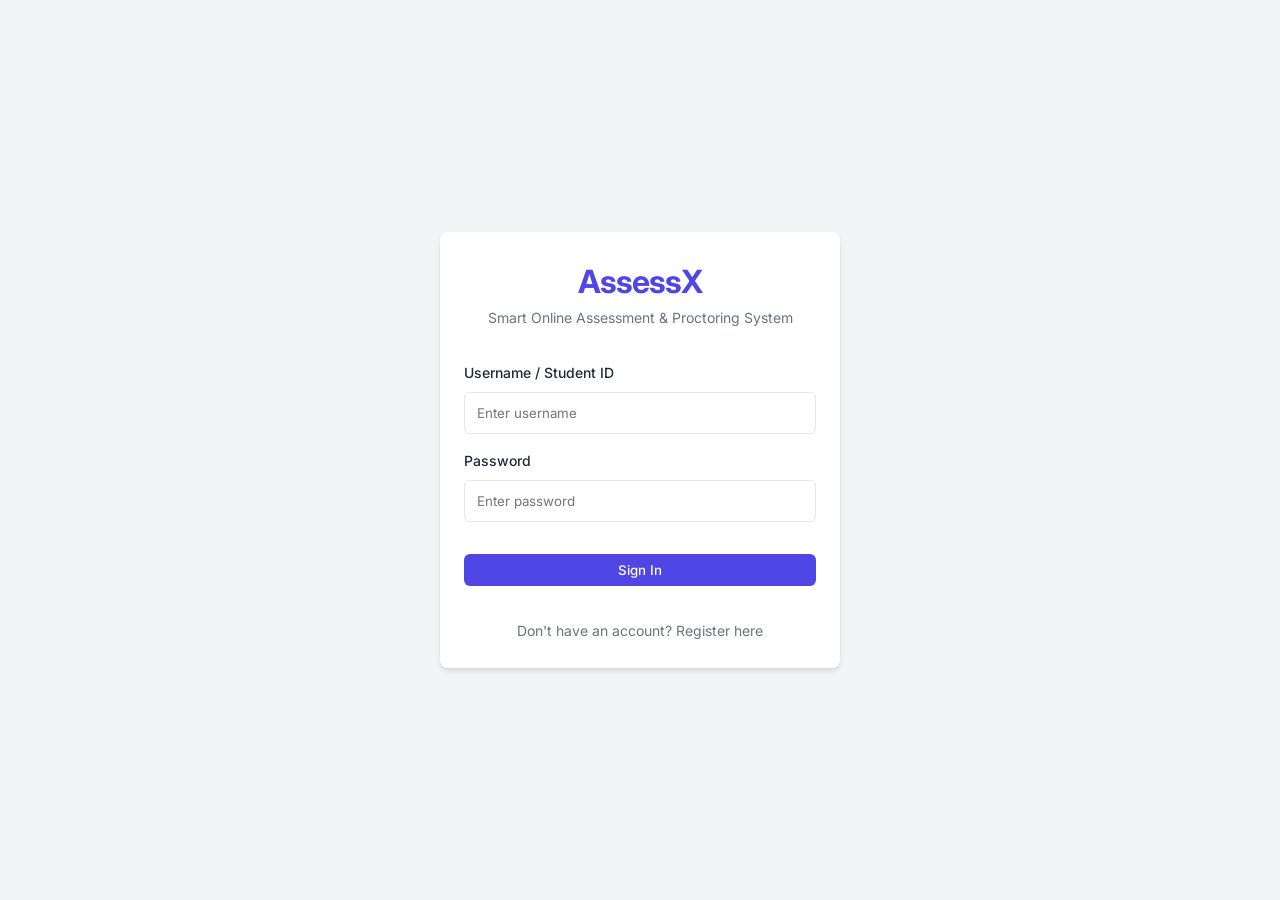
==== frontend/index.html @ 29f0af2c "Initial commit: assessment-demo fullstack app" ====
<!DOCTYPE html>
<html lang="en">
<head>
    <meta charset="UTF-8">
    <meta name="viewport" content="width=device-width, initial-scale=1.0">
    <title>AssessX - Smart Online Assessment</title>
    <link href="https://fonts.googleapis.com/css2?family=Inter:wght@400;500;600;700&display=swap" rel="stylesheet">
    <link rel="stylesheet" href="css/style.css">
</head>
<body>
    <div class="auth-container">
        <div class="card auth-card">
            <div class="auth-header">
                <div class="auth-logo">AssessX</div>
                <div class="auth-subtitle">Smart Online Assessment & Proctoring System</div>
            </div>

            <div id="alertMessage" class="alert hidden"></div>

            <form id="loginForm">
                <div class="form-group">
                    <label class="form-label" for="username">Username / Student ID</label>
                    <input type="text" id="username" class="form-control" required placeholder="Enter username">
                </div>
                
                <div class="form-group">
                    <label class="form-label" for="password">Password</label>
                    <input type="password" id="password" class="form-control" required placeholder="Enter password">
                </div>

                <button type="submit" class="btn btn-primary btn-block mt-4">Sign In</button>
            </form>

            <div class="text-center mt-4">
                <a href="register.html" class="auth-subtitle">Don't have an account? Register here</a>
            </div>
        </div>
    </div>

    <script src="js/api.js"></script>
    <script src="js/auth.js"></script>
</body>
</html>
---- frontend/css/style.css ----
:root {
    --primary-color: #4F46E5;
    --primary-hover: #4338CA;
    --secondary-color: #10B981;
    --bg-color: #F3F4F6;
    --text-color: #1F2937;
    --text-light: #6B7280;
    --white: #FFFFFF;
    --danger: #EF4444;
    --warning: #F59E0B;
    --border: #E5E7EB;
    --shadow: 0 4px 6px -1px rgba(0, 0, 0, 0.1), 0 2px 4px -1px rgba(0, 0, 0, 0.06);
    --shadow-lg: 0 10px 15px -3px rgba(0, 0, 0, 0.1), 0 4px 6px -2px rgba(0, 0, 0, 0.05);
}

* {
    margin: 0;
    padding: 0;
    box-sizing: border-box;
    font-family: 'Inter', -apple-system, BlinkMacSystemFont, 'Segoe UI', Roboto, Helvetica, Arial, sans-serif;
}

body {
    background-color: var(--bg-color);
    color: var(--text-color);
    line-height: 1.6;
}

/* Typography */
h1, h2, h3, h4 {
    font-weight: 600;
    color: var(--text-color);
}

a {
    color: var(--primary-color);
    text-decoration: none;
    transition: color 0.2s;
}

a:hover {
    color: var(--primary-hover);
}

/* Utilities */
.container {
    max-width: 1200px;
    margin: 0 auto;
    padding: 0 1rem;
}

.text-center { text-align: center; }
.mt-1 { margin-top: 0.5rem; }
.mt-2 { margin-top: 1rem; }
.mt-4 { margin-top: 2rem; }
.mb-2 { margin-bottom: 1rem; }
.mb-4 { margin-bottom: 2rem; }
.flex { display: flex; }
.justify-between { justify-content: space-between; }
.items-center { align-items: center; }
.hidden { display: none !important; }

/* Buttons */
.btn {
    display: inline-block;
    padding: 0.5rem 1rem;
    border-radius: 0.375rem;
    font-weight: 500;
    cursor: pointer;
    border: none;
    transition: all 0.2s ease;
    text-align: center;
}

.btn-primary {
    background-color: var(--primary-color);
    color: var(--white);
}

.btn-primary:hover {
    background-color: var(--primary-hover);
    transform: translateY(-1px);
    box-shadow: var(--shadow);
}

.btn-danger {
    background-color: var(--danger);
    color: var(--white);
}

.btn-outline {
    background-color: transparent;
    border: 1px solid var(--border);
    color: var(--text-color);
}

.btn-outline:hover {
    background-color: var(--bg-color);
}

.btn-block {
    display: block;
    width: 100%;
}

/* Forms */
.form-group {
    margin-bottom: 1rem;
}

.form-label {
    display: block;
    margin-bottom: 0.5rem;
    font-weight: 500;
    font-size: 0.875rem;
}

.form-control {
    width: 100%;
    padding: 0.75rem;
    border: 1px solid var(--border);
    border-radius: 0.375rem;
    outline: none;
    transition: border-color 0.2s, box-shadow 0.2s;
}

.form-control:focus {
    border-color: var(--primary-color);
    box-shadow: 0 0 0 3px rgba(79, 70, 229, 0.1);
}

/* Cards */
.card {
    background-color: var(--white);
    border-radius: 0.5rem;
    box-shadow: var(--shadow);
    padding: 1.5rem;
}

/* Auth Layout */
.auth-container {
    min-height: 100vh;
    display: flex;
    align-items: center;
    justify-content: center;
    padding: 1rem;
}

.auth-card {
    width: 100%;
    max-width: 400px;
}

.auth-header {
    text-align: center;
    margin-bottom: 2rem;
}

.auth-logo {
    font-size: 2rem;
    font-weight: 700;
    color: var(--primary-color);
    letter-spacing: -1px;
}

.auth-subtitle {
    color: var(--text-light);
    font-size: 0.875rem;
}

/* Alerts */
.alert {
    padding: 1rem;
    border-radius: 0.375rem;
    margin-bottom: 1rem;
    font-size: 0.875rem;
}

.alert-danger {
    background-color: #FEF2F2;
    color: #991B1B;
    border: 1px solid #F87171;
}

.alert-success {
    background-color: #ECFDF5;
    color: #065F46;
    border: 1px solid #34D399;
}
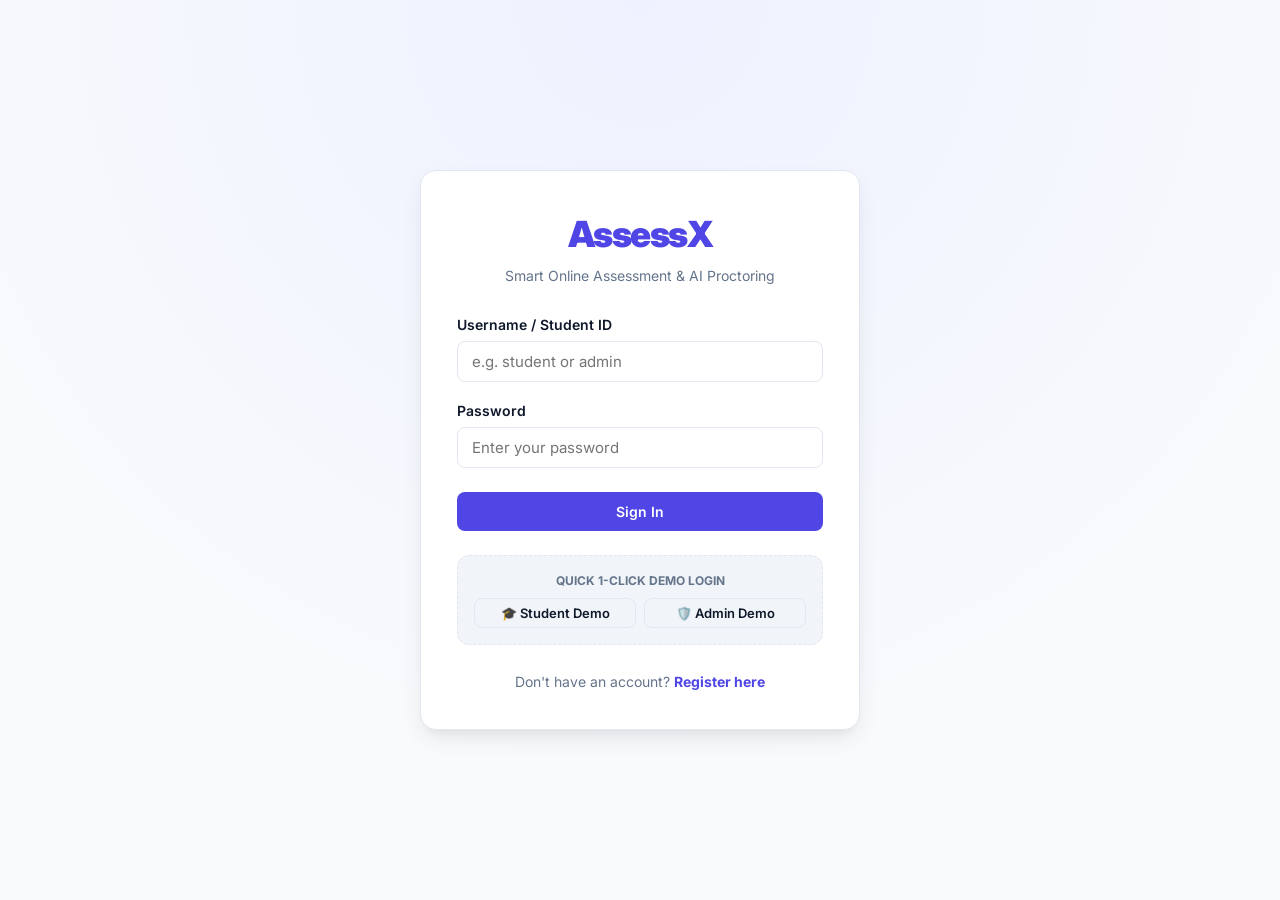
==== commit d79d2676: "feat: complete fullstack assessment engine with proctoring, exam room, scorecard, and admin manageme" ====
--- a/frontend/index.html
+++ b/frontend/index.html
@@ -3,8 +3,8 @@
 <head>
     <meta charset="UTF-8">
     <meta name="viewport" content="width=device-width, initial-scale=1.0">
-    <title>AssessX - Smart Online Assessment</title>
-    <link href="https://fonts.googleapis.com/css2?family=Inter:wght@400;500;600;700&display=swap" rel="stylesheet">
+    <title>AssessX - Smart Online Assessment & Proctoring System</title>
+    <link href="https://fonts.googleapis.com/css2?family=Inter:wght@400;500;600;700;800;900&display=swap" rel="stylesheet">
     <link rel="stylesheet" href="css/style.css">
 </head>
 <body>
@@ -12,7 +12,7 @@
         <div class="card auth-card">
             <div class="auth-header">
                 <div class="auth-logo">AssessX</div>
-                <div class="auth-subtitle">Smart Online Assessment & Proctoring System</div>
+                <div class="auth-subtitle">Smart Online Assessment & AI Proctoring</div>
             </div>
 
             <div id="alertMessage" class="alert hidden"></div>
@@ -20,19 +20,33 @@
             <form id="loginForm">
                 <div class="form-group">
                     <label class="form-label" for="username">Username / Student ID</label>
-                    <input type="text" id="username" class="form-control" required placeholder="Enter username">
+                    <input type="text" id="username" class="form-control" required placeholder="e.g. student or admin">
                 </div>
                 
                 <div class="form-group">
                     <label class="form-label" for="password">Password</label>
-                    <input type="password" id="password" class="form-control" required placeholder="Enter password">
+                    <input type="password" id="password" class="form-control" required placeholder="Enter your password">
                 </div>
 
-                <button type="submit" class="btn btn-primary btn-block mt-4">Sign In</button>
+                <button type="submit" class="btn btn-primary btn-block mt-3">Sign In</button>
             </form>
 
-            <div class="text-center mt-4">
-                <a href="register.html" class="auth-subtitle">Don't have an account? Register here</a>
+            <div class="quick-demo-box text-center">
+                <div style="font-size: 0.75rem; font-weight: 700; color: var(--text-muted); text-transform: uppercase; margin-bottom: 0.5rem;">
+                    Quick 1-Click Demo Login
+                </div>
+                <div class="flex gap-1">
+                    <button type="button" id="quickStudentBtn" class="btn btn-outline btn-sm" style="flex: 1;">
+                        🎓 Student Demo
+                    </button>
+                    <button type="button" id="quickAdminBtn" class="btn btn-outline btn-sm" style="flex: 1;">
+                        🛡️ Admin Demo
+                    </button>
+                </div>
+            </div>
+
+            <div class="text-center mt-3">
+                <a href="register.html" class="auth-subtitle">Don't have an account? <strong style="color: var(--primary);">Register here</strong></a>
             </div>
         </div>
     </div>
--- a/frontend/css/style.css
+++ b/frontend/css/style.css
@@ -1,80 +1,170 @@
 :root {
-    --primary-color: #4F46E5;
+    --primary: #4F46E5;
     --primary-hover: #4338CA;
-    --secondary-color: #10B981;
-    --bg-color: #F3F4F6;
-    --text-color: #1F2937;
-    --text-light: #6B7280;
-    --white: #FFFFFF;
+    --primary-light: #EEF2FF;
+    --secondary: #10B981;
+    --secondary-light: #ECFDF5;
+    --bg-color: #F8FAFC;
+    --card-bg: #FFFFFF;
+    --text-color: #0F172A;
+    --text-muted: #64748B;
     --danger: #EF4444;
+    --danger-light: #FEF2F2;
     --warning: #F59E0B;
-    --border: #E5E7EB;
-    --shadow: 0 4px 6px -1px rgba(0, 0, 0, 0.1), 0 2px 4px -1px rgba(0, 0, 0, 0.06);
-    --shadow-lg: 0 10px 15px -3px rgba(0, 0, 0, 0.1), 0 4px 6px -2px rgba(0, 0, 0, 0.05);
+    --warning-light: #FFFBEB;
+    --border: #E2E8F0;
+    --shadow-sm: 0 1px 2px 0 rgba(0, 0, 0, 0.05);
+    --shadow: 0 4px 6px -1px rgba(0, 0, 0, 0.1), 0 2px 4px -2px rgba(0, 0, 0, 0.05);
+    --shadow-lg: 0 10px 25px -5px rgba(0, 0, 0, 0.1), 0 8px 10px -6px rgba(0, 0, 0, 0.04);
 }
 
 * {
     margin: 0;
     padding: 0;
     box-sizing: border-box;
-    font-family: 'Inter', -apple-system, BlinkMacSystemFont, 'Segoe UI', Roboto, Helvetica, Arial, sans-serif;
+    font-family: 'Inter', -apple-system, BlinkMacSystemFont, 'Segoe UI', Roboto, sans-serif;
 }
 
 body {
     background-color: var(--bg-color);
     color: var(--text-color);
-    line-height: 1.6;
+    line-height: 1.5;
+    min-height: 100vh;
 }
 
 /* Typography */
-h1, h2, h3, h4 {
-    font-weight: 600;
+h1, h2, h3, h4, h5 {
+    font-weight: 700;
     color: var(--text-color);
+    letter-spacing: -0.02em;
 }
 
 a {
-    color: var(--primary-color);
+    color: var(--primary);
     text-decoration: none;
-    transition: color 0.2s;
+    transition: color 0.15s;
 }
 
 a:hover {
     color: var(--primary-hover);
 }
 
-/* Utilities */
+/* Layout Utilities */
 .container {
     max-width: 1200px;
     margin: 0 auto;
-    padding: 0 1rem;
-}
-
+    padding: 0 1.25rem;
+}
+
+.flex { display: flex; }
+.flex-col { display: flex; flex-direction: column; }
+.items-center { align-items: center; }
+.justify-between { justify-content: space-between; }
+.justify-center { justify-content: center; }
+.gap-1 { gap: 0.5rem; }
+.gap-2 { gap: 1rem; }
+.gap-3 { gap: 1.5rem; }
+.gap-4 { gap: 2rem; }
 .text-center { text-align: center; }
+.hidden { display: none !important; }
+
 .mt-1 { margin-top: 0.5rem; }
 .mt-2 { margin-top: 1rem; }
+.mt-3 { margin-top: 1.5rem; }
 .mt-4 { margin-top: 2rem; }
+.mb-1 { margin-bottom: 0.5rem; }
 .mb-2 { margin-bottom: 1rem; }
+.mb-3 { margin-bottom: 1.5rem; }
 .mb-4 { margin-bottom: 2rem; }
-.flex { display: flex; }
-.justify-between { justify-content: space-between; }
-.items-center { align-items: center; }
-.hidden { display: none !important; }
+
+/* Grid Layouts */
+.grid { display: grid; gap: 1.5rem; }
+.grid-cols-2 { grid-template-columns: repeat(auto-fit, minmax(320px, 1fr)); }
+.grid-cols-3 { grid-template-columns: repeat(auto-fit, minmax(260px, 1fr)); }
+.grid-cols-4 { grid-template-columns: repeat(auto-fit, minmax(200px, 1fr)); }
+
+/* Navbar */
+.navbar {
+    background: var(--card-bg);
+    border-bottom: 1px solid var(--border);
+    padding: 0.875rem 0;
+    box-shadow: var(--shadow-sm);
+    position: sticky;
+    top: 0;
+    z-index: 50;
+}
+
+.nav-brand {
+    font-size: 1.35rem;
+    font-weight: 800;
+    color: var(--primary);
+    display: flex;
+    align-items: center;
+    gap: 0.5rem;
+}
+
+.nav-user {
+    display: flex;
+    align-items: center;
+    gap: 1rem;
+}
+
+/* Cards */
+.card {
+    background-color: var(--card-bg);
+    border: 1px solid var(--border);
+    border-radius: 0.75rem;
+    box-shadow: var(--shadow-sm);
+    padding: 1.5rem;
+    transition: transform 0.2s ease, box-shadow 0.2s ease;
+}
+
+.card:hover {
+    box-shadow: var(--shadow);
+}
+
+.stat-card {
+    background: var(--card-bg);
+    border: 1px solid var(--border);
+    border-radius: 0.75rem;
+    padding: 1.25rem;
+    box-shadow: var(--shadow-sm);
+}
+
+.stat-val {
+    font-size: 1.875rem;
+    font-weight: 800;
+    color: var(--text-color);
+    margin-top: 0.25rem;
+}
+
+.stat-label {
+    color: var(--text-muted);
+    font-size: 0.8125rem;
+    text-transform: uppercase;
+    letter-spacing: 0.05em;
+    font-weight: 600;
+}
 
 /* Buttons */
 .btn {
-    display: inline-block;
-    padding: 0.5rem 1rem;
-    border-radius: 0.375rem;
-    font-weight: 500;
+    display: inline-flex;
+    align-items: center;
+    justify-content: center;
+    padding: 0.625rem 1.25rem;
+    border-radius: 0.5rem;
+    font-weight: 600;
+    font-size: 0.875rem;
     cursor: pointer;
-    border: none;
-    transition: all 0.2s ease;
+    border: 1px solid transparent;
+    transition: all 0.15s ease;
     text-align: center;
+    gap: 0.5rem;
 }
 
 .btn-primary {
-    background-color: var(--primary-color);
-    color: var(--white);
+    background-color: var(--primary);
+    color: #FFFFFF;
 }
 
 .btn-primary:hover {
@@ -83,58 +173,117 @@
     box-shadow: var(--shadow);
 }
 
+.btn-secondary {
+    background-color: var(--secondary);
+    color: #FFFFFF;
+}
+
+.btn-secondary:hover {
+    background-color: #059669;
+}
+
 .btn-danger {
     background-color: var(--danger);
-    color: var(--white);
+    color: #FFFFFF;
+}
+
+.btn-danger:hover {
+    background-color: #DC2626;
 }
 
 .btn-outline {
     background-color: transparent;
-    border: 1px solid var(--border);
+    border-color: var(--border);
     color: var(--text-color);
 }
 
 .btn-outline:hover {
     background-color: var(--bg-color);
+    border-color: var(--text-muted);
+}
+
+.btn-sm {
+    padding: 0.375rem 0.75rem;
+    font-size: 0.8125rem;
 }
 
 .btn-block {
-    display: block;
+    display: flex;
     width: 100%;
 }
 
 /* Forms */
 .form-group {
-    margin-bottom: 1rem;
+    margin-bottom: 1.125rem;
 }
 
 .form-label {
     display: block;
-    margin-bottom: 0.5rem;
-    font-weight: 500;
+    margin-bottom: 0.375rem;
+    font-weight: 600;
     font-size: 0.875rem;
+    color: var(--text-color);
 }
 
 .form-control {
     width: 100%;
-    padding: 0.75rem;
+    padding: 0.625rem 0.875rem;
     border: 1px solid var(--border);
-    border-radius: 0.375rem;
+    border-radius: 0.5rem;
     outline: none;
-    transition: border-color 0.2s, box-shadow 0.2s;
+    font-size: 0.9375rem;
+    background-color: #FFFFFF;
+    transition: border-color 0.15s, box-shadow 0.15s;
 }
 
 .form-control:focus {
-    border-color: var(--primary-color);
-    box-shadow: 0 0 0 3px rgba(79, 70, 229, 0.1);
-}
-
-/* Cards */
-.card {
-    background-color: var(--white);
+    border-color: var(--primary);
+    box-shadow: 0 0 0 3px rgba(79, 70, 229, 0.15);
+}
+
+/* Badges */
+.badge {
+    display: inline-flex;
+    align-items: center;
+    padding: 0.25rem 0.625rem;
+    font-size: 0.75rem;
+    font-weight: 700;
+    border-radius: 9999px;
+}
+
+.badge-primary { background-color: var(--primary-light); color: var(--primary); }
+.badge-success { background-color: var(--secondary-light); color: var(--secondary); }
+.badge-warning { background-color: var(--warning-light); color: var(--warning); }
+.badge-danger { background-color: var(--danger-light); color: var(--danger); }
+
+/* Alerts */
+.alert {
+    padding: 0.875rem 1.125rem;
     border-radius: 0.5rem;
-    box-shadow: var(--shadow);
-    padding: 1.5rem;
+    margin-bottom: 1.25rem;
+    font-size: 0.875rem;
+    font-weight: 500;
+    display: flex;
+    align-items: center;
+    gap: 0.5rem;
+}
+
+.alert-danger {
+    background-color: var(--danger-light);
+    color: #991B1B;
+    border: 1px solid #FCA5A5;
+}
+
+.alert-success {
+    background-color: var(--secondary-light);
+    color: #065F46;
+    border: 1px solid #6EE7B7;
+}
+
+.alert-warning {
+    background-color: var(--warning-light);
+    color: #92400E;
+    border: 1px solid #FCD34D;
 }
 
 /* Auth Layout */
@@ -143,47 +292,272 @@
     display: flex;
     align-items: center;
     justify-content: center;
-    padding: 1rem;
+    padding: 1.5rem;
+    background: radial-gradient(circle at top, #EEF2FF 0%, var(--bg-color) 70%);
 }
 
 .auth-card {
     width: 100%;
-    max-width: 400px;
+    max-width: 440px;
+    background: #FFFFFF;
+    border-radius: 1rem;
+    padding: 2.25rem;
+    box-shadow: var(--shadow-lg);
 }
 
 .auth-header {
     text-align: center;
-    margin-bottom: 2rem;
+    margin-bottom: 1.75rem;
 }
 
 .auth-logo {
-    font-size: 2rem;
+    font-size: 2.25rem;
+    font-weight: 900;
+    color: var(--primary);
+    letter-spacing: -0.04em;
+}
+
+.auth-subtitle {
+    color: var(--text-muted);
+    font-size: 0.875rem;
+    margin-top: 0.25rem;
+}
+
+.quick-demo-box {
+    margin-top: 1.5rem;
+    padding: 1rem;
+    background: #F1F5F9;
+    border-radius: 0.75rem;
+    border: 1px dashed var(--border);
+}
+
+/* Exam Room Layout */
+.exam-header {
+    background: var(--card-bg);
+    border-bottom: 1px solid var(--border);
+    padding: 0.875rem 1.5rem;
+    display: flex;
+    justify-content: space-between;
+    align-items: center;
+    position: sticky;
+    top: 0;
+    z-index: 40;
+}
+
+.timer-badge {
+    background: #1E293B;
+    color: #38BDF8;
+    padding: 0.5rem 1rem;
+    border-radius: 9999px;
+    font-family: 'Courier New', monospace;
+    font-size: 1.125rem;
     font-weight: 700;
-    color: var(--primary-color);
-    letter-spacing: -1px;
-}
-
-.auth-subtitle {
-    color: var(--text-light);
+    display: inline-flex;
+    align-items: center;
+    gap: 0.5rem;
+    box-shadow: 0 0 10px rgba(56, 189, 248, 0.2);
+}
+
+.exam-grid {
+    display: grid;
+    grid-template-columns: 1fr 320px;
+    gap: 1.5rem;
+    padding: 1.5rem 0;
+}
+
+@media (max-width: 900px) {
+    .exam-grid { grid-template-columns: 1fr; }
+}
+
+.question-card {
+    background: var(--card-bg);
+    border-radius: 0.75rem;
+    border: 1px solid var(--border);
+    padding: 2rem;
+    box-shadow: var(--shadow-sm);
+}
+
+.question-text {
+    font-size: 1.15rem;
+    font-weight: 600;
+    color: var(--text-color);
+    margin-bottom: 1.5rem;
+}
+
+.option-item {
+    display: flex;
+    align-items: center;
+    gap: 1rem;
+    padding: 1rem 1.25rem;
+    border: 1.5px solid var(--border);
+    border-radius: 0.625rem;
+    margin-bottom: 0.875rem;
+    cursor: pointer;
+    transition: all 0.15s ease;
+    background: #FFFFFF;
+}
+
+.option-item:hover {
+    border-color: var(--primary);
+    background: var(--primary-light);
+}
+
+.option-item.selected {
+    border-color: var(--primary);
+    background: #EEF2FF;
+    font-weight: 600;
+    box-shadow: 0 0 0 1px var(--primary);
+}
+
+.option-letter {
+    width: 32px;
+    height: 32px;
+    border-radius: 50%;
+    background: var(--bg-color);
+    border: 1px solid var(--border);
+    display: flex;
+    align-items: center;
+    justify-content: center;
+    font-weight: 700;
     font-size: 0.875rem;
-}
-
-/* Alerts */
-.alert {
+    color: var(--text-muted);
+}
+
+.option-item.selected .option-letter {
+    background: var(--primary);
+    color: #FFFFFF;
+    border-color: var(--primary);
+}
+
+/* Palette / Navigation */
+.palette-grid {
+    display: grid;
+    grid-template-columns: repeat(5, 1fr);
+    gap: 0.5rem;
+    margin-top: 1rem;
+}
+
+.palette-btn {
+    height: 40px;
+    display: flex;
+    align-items: center;
+    justify-content: center;
+    border-radius: 0.375rem;
+    border: 1px solid var(--border);
+    background: #FFFFFF;
+    font-weight: 600;
+    font-size: 0.875rem;
+    cursor: pointer;
+    transition: all 0.15s ease;
+}
+
+.palette-btn.current {
+    border: 2px solid var(--primary);
+}
+
+.palette-btn.answered {
+    background: var(--secondary);
+    color: #FFFFFF;
+    border-color: var(--secondary);
+}
+
+.palette-btn.flagged {
+    background: var(--warning);
+    color: #FFFFFF;
+    border-color: var(--warning);
+}
+
+/* Proctoring Sidebar Widget */
+.proctor-widget {
+    background: #0F172A;
+    color: #F8FAFC;
+    border-radius: 0.75rem;
     padding: 1rem;
-    border-radius: 0.375rem;
-    margin-bottom: 1rem;
-    font-size: 0.875rem;
-}
-
-.alert-danger {
-    background-color: #FEF2F2;
-    color: #991B1B;
-    border: 1px solid #F87171;
-}
-
-.alert-success {
-    background-color: #ECFDF5;
-    color: #065F46;
-    border: 1px solid #34D399;
-}
+    text-align: center;
+    margin-bottom: 1.25rem;
+}
+
+.webcam-feed {
+    width: 100%;
+    height: 140px;
+    background: #1E293B;
+    border-radius: 0.5rem;
+    display: flex;
+    flex-direction: column;
+    align-items: center;
+    justify-content: center;
+    margin: 0.75rem 0;
+    border: 1px dashed #334155;
+    position: relative;
+    overflow: hidden;
+}
+
+.rec-dot {
+    width: 8px;
+    height: 8px;
+    border-radius: 50%;
+    background: #EF4444;
+    display: inline-block;
+    animation: pulse 1.5s infinite;
+}
+
+@keyframes pulse {
+    0%, 100% { opacity: 1; transform: scale(1); }
+    50% { opacity: 0.4; transform: scale(1.2); }
+}
+
+/* Result Scorecard */
+.score-hero {
+    background: linear-gradient(135deg, #1E1B4B 0%, #312E81 100%);
+    color: #FFFFFF;
+    border-radius: 1rem;
+    padding: 2.5rem;
+    text-align: center;
+    box-shadow: var(--shadow-lg);
+}
+
+.score-circle {
+    width: 130px;
+    height: 130px;
+    border-radius: 50%;
+    border: 6px solid #38BDF8;
+    display: flex;
+    flex-direction: column;
+    align-items: center;
+    justify-content: center;
+    margin: 1.5rem auto;
+    background: rgba(255, 255, 255, 0.05);
+}
+
+.score-num {
+    font-size: 2.25rem;
+    font-weight: 900;
+    line-height: 1;
+}
+
+/* Modal */
+.modal-overlay {
+    position: fixed;
+    top: 0;
+    left: 0;
+    right: 0;
+    bottom: 0;
+    background: rgba(15, 23, 42, 0.6);
+    backdrop-filter: blur(4px);
+    display: flex;
+    align-items: center;
+    justify-content: center;
+    z-index: 100;
+    padding: 1rem;
+}
+
+.modal-content {
+    background: #FFFFFF;
+    border-radius: 1rem;
+    max-width: 600px;
+    width: 100%;
+    max-height: 90vh;
+    overflow-y: auto;
+    padding: 2rem;
+    box-shadow: var(--shadow-lg);
+}
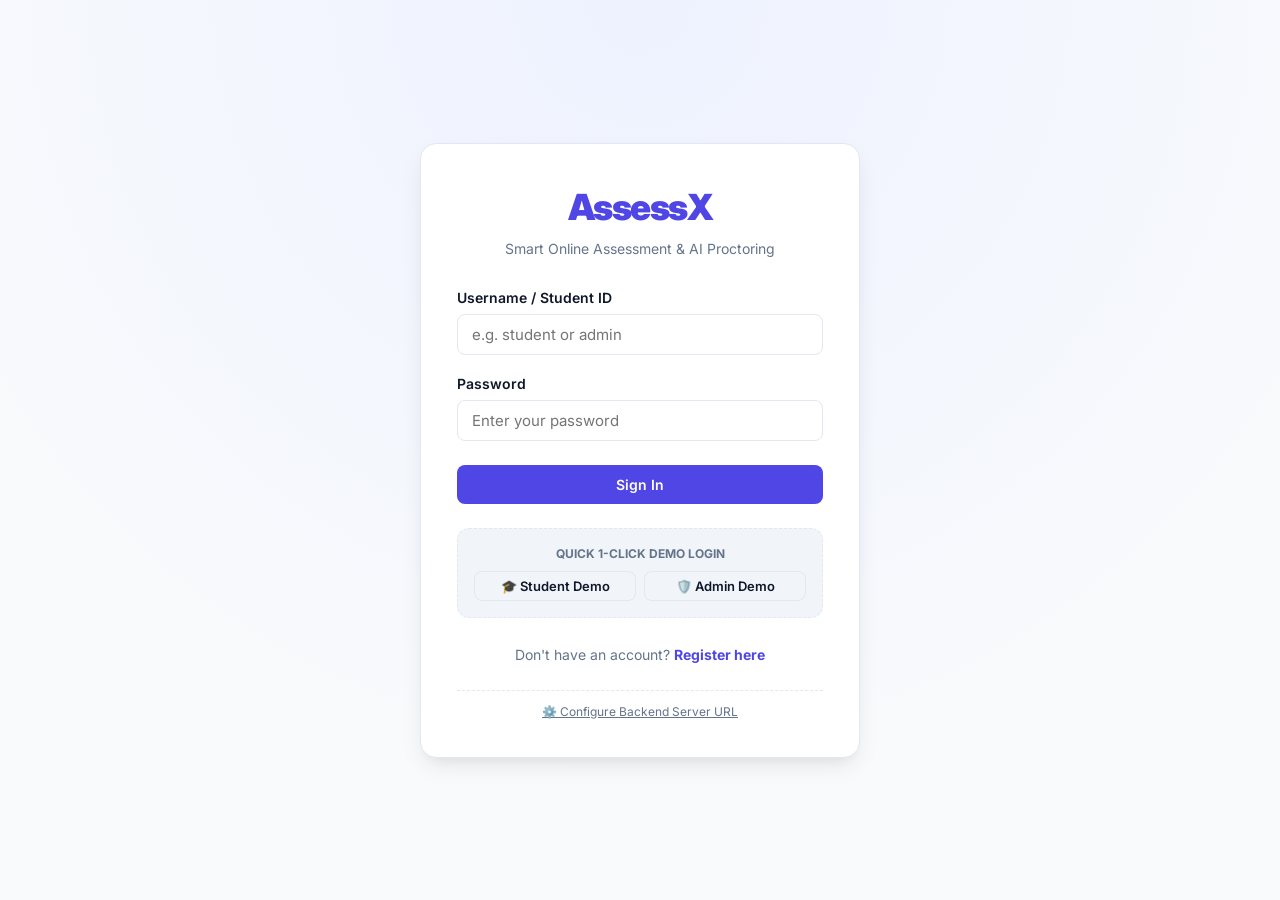
==== commit 73e8fc6b: "feat: add instant demo/offline login fallback and UI backend URL configuration" ====
--- a/frontend/index.html
+++ b/frontend/index.html
@@ -48,6 +48,20 @@
             <div class="text-center mt-3">
                 <a href="register.html" class="auth-subtitle">Don't have an account? <strong style="color: var(--primary);">Register here</strong></a>
             </div>
+
+            <div class="text-center mt-3" style="font-size: 0.75rem; border-top: 1px dashed var(--border); padding-top: 0.75rem;">
+                <button type="button" id="toggleServerSettingsBtn" style="background: transparent; border: none; font-size: 0.75rem; color: var(--text-muted); cursor: pointer; text-decoration: underline;">
+                    ⚙️ Configure Backend Server URL
+                </button>
+                <div id="serverSettingsBox" class="hidden mt-2" style="background: #F8FAFC; border: 1px solid var(--border); border-radius: 0.375rem; padding: 0.625rem; text-align: left;">
+                    <label class="form-label" style="font-size: 0.7rem; margin-bottom: 0.25rem;">Backend API URL (Render/Railway):</label>
+                    <div class="flex gap-1">
+                        <input type="text" id="apiBaseUrlInput" class="form-control" style="font-size: 0.75rem; padding: 0.3rem 0.5rem;" placeholder="https://assessx-backend.onrender.com/api/v1">
+                        <button type="button" id="saveApiUrlBtn" class="btn btn-primary btn-sm" style="font-size: 0.75rem; padding: 0.3rem 0.6rem;">Save</button>
+                    </div>
+                    <span id="apiUrlSaveMsg" class="hidden" style="font-size: 0.7rem; color: var(--secondary); margin-top: 0.25rem; display: block;">Saved! Reloading...</span>
+                </div>
+            </div>
         </div>
     </div>
 
--- a/frontend/css/style.css
+++ b/frontend/css/style.css
@@ -561,3 +561,748 @@
     padding: 2rem;
     box-shadow: var(--shadow-lg);
 }
+
+/* Exam Security & Lockdown Mode */
+body.exam-lockdown {
+    user-select: none !important;
+    -webkit-user-select: none !important;
+    -moz-user-select: none !important;
+    -ms-user-select: none !important;
+}
+
+.phone-alert-flash {
+    border: 3px solid #EF4444 !important;
+    box-shadow: 0 0 20px rgba(239, 68, 68, 0.6) !important;
+    animation: alertBorder 0.8s infinite alternate ease-in-out;
+}
+
+@keyframes alertBorder {
+    from { border-color: #EF4444; }
+    to { border-color: #FCD34D; }
+}
+
+.detection-canvas {
+    position: absolute;
+    top: 0;
+    left: 0;
+    width: 100%;
+    height: 100%;
+    pointer-events: none;
+    z-index: 5;
+}
+
+.key-blocked-toast {
+    position: fixed;
+    bottom: 2rem;
+    left: 50%;
+    transform: translateX(-50%);
+    background: #1E293B;
+    color: #F87171;
+    border: 1px solid #EF4444;
+    padding: 0.75rem 1.5rem;
+    border-radius: 9999px;
+    font-size: 0.875rem;
+    font-weight: 600;
+    z-index: 1000;
+    box-shadow: var(--shadow-lg);
+    display: flex;
+    align-items: center;
+    gap: 0.5rem;
+    animation: fadeInOut 3s forwards;
+}
+
+@keyframes fadeInOut {
+    0% { opacity: 0; transform: translate(-50%, 10px); }
+    15% { opacity: 1; transform: translate(-50%, 0); }
+    85% { opacity: 1; transform: translate(-50%, 0); }
+    100% { opacity: 0; transform: translate(-50%, -10px); }
+}
+
+.lockdown-overlay {
+    position: fixed;
+    top: 0;
+    left: 0;
+    right: 0;
+    bottom: 0;
+    background: rgba(15, 23, 42, 0.96);
+    backdrop-filter: blur(8px);
+    z-index: 9999;
+    display: flex;
+    flex-direction: column;
+    align-items: center;
+    justify-content: center;
+    color: #FFFFFF;
+    text-align: center;
+    padding: 1.5rem;
+}
+
+/* ========================================================
+   Live Code Editor & Terminal Console (Coding Questions)
+   ======================================================== */
+.code-editor-box {
+    background: #0F172A;
+    border: 1px solid #334155;
+    border-radius: 0.75rem;
+    overflow: hidden;
+    margin-top: 1rem;
+    box-shadow: var(--shadow-sm);
+}
+
+.code-editor-header {
+    background: #1E293B;
+    padding: 0.625rem 1rem;
+    display: flex;
+    justify-content: space-between;
+    align-items: center;
+    border-bottom: 1px solid #334155;
+}
+
+.lang-pill {
+    background: #334155;
+    color: #38BDF8;
+    font-size: 0.75rem;
+    font-weight: 700;
+    padding: 0.2rem 0.6rem;
+    border-radius: 9999px;
+    text-transform: uppercase;
+    letter-spacing: 0.05em;
+    display: flex;
+    align-items: center;
+    gap: 0.35rem;
+}
+
+.code-textarea {
+    width: 100%;
+    min-height: 220px;
+    background: #0F172A;
+    color: #F8FAFC;
+    font-family: 'Fira Code', 'Courier New', Consolas, monospace;
+    font-size: 0.9375rem;
+    line-height: 1.6;
+    padding: 1rem;
+    border: none;
+    outline: none;
+    resize: vertical;
+    tab-size: 4;
+}
+
+.code-textarea:focus {
+    box-shadow: inset 0 0 0 1px #6366F1;
+}
+
+.code-actions-bar {
+    background: #1E293B;
+    padding: 0.625rem 1rem;
+    display: flex;
+    justify-content: space-between;
+    align-items: center;
+    border-top: 1px solid #334155;
+    flex-wrap: wrap;
+    gap: 0.5rem;
+}
+
+.terminal-console {
+    background: #090D16;
+    color: #A7F3D0;
+    font-family: 'Courier New', Consolas, monospace;
+    font-size: 0.8125rem;
+    padding: 0.875rem 1rem;
+    border-top: 1px dashed #334155;
+    max-height: 160px;
+    overflow-y: auto;
+    white-space: pre-wrap;
+}
+
+.terminal-console.error {
+    color: #F87171;
+}
+
+.testcase-card {
+    background: #1E293B;
+    border: 1px solid #334155;
+    border-radius: 0.5rem;
+    padding: 0.75rem;
+    font-size: 0.8125rem;
+    color: #CBD5E1;
+    margin-top: 0.5rem;
+}
+
+.testcase-card strong {
+    color: #F8FAFC;
+}
+
+/* Question Type Selector Toggle */
+.type-toggle-group {
+    display: inline-flex;
+    background: #F1F5F9;
+    border-radius: 0.5rem;
+    padding: 0.25rem;
+    border: 1px solid var(--border);
+    margin-bottom: 0.75rem;
+}
+
+.type-toggle-btn {
+    padding: 0.35rem 0.875rem;
+    font-size: 0.8125rem;
+    font-weight: 600;
+    border: none;
+    border-radius: 0.375rem;
+    background: transparent;
+    cursor: pointer;
+    color: var(--text-muted);
+    transition: all 0.15s ease;
+}
+
+.type-toggle-btn.active {
+    background: #FFFFFF;
+    color: var(--primary);
+    box-shadow: var(--shadow-sm);
+}
+
+/* Code Snippet in Result Scorecard */
+.code-snippet-box {
+    background: #0F172A;
+    color: #E2E8F0;
+    font-family: 'Courier New', Consolas, monospace;
+    font-size: 0.875rem;
+    padding: 1rem;
+    border-radius: 0.5rem;
+    overflow-x: auto;
+    border: 1px solid #334155;
+    line-height: 1.5;
+    white-space: pre-wrap;
+    margin-top: 0.5rem;
+}
+
+
+/* ========================================================
+   Responsive Media Queries: Desktop, Tablet, and Mobile
+   ======================================================== */
+
+/* Table Responsiveness */
+.table-responsive {
+    width: 100%;
+    overflow-x: auto;
+    -webkit-overflow-scrolling: touch;
+}
+
+.table-responsive::-webkit-scrollbar {
+    height: 6px;
+}
+
+.table-responsive::-webkit-scrollbar-track {
+    background: #F1F5F9;
+    border-radius: 3px;
+}
+
+.table-responsive::-webkit-scrollbar-thumb {
+    background: #CBD5E1;
+    border-radius: 3px;
+}
+
+/* Tablets (iPad, portrait/landscape up to 1024px) */
+@media (max-width: 1024px) {
+    .container {
+        padding: 0 1rem;
+    }
+
+    .grid-cols-4 {
+        grid-template-columns: repeat(2, 1fr);
+    }
+
+    .grid-cols-3 {
+        grid-template-columns: repeat(2, 1fr);
+    }
+
+    .exam-grid {
+        grid-template-columns: 1fr;
+        gap: 1.25rem;
+    }
+
+    .modal-content {
+        max-width: 90%;
+        padding: 1.75rem;
+    }
+}
+
+/* Small Tablets & Large Mobiles (up to 768px) */
+@media (max-width: 768px) {
+    body {
+        font-size: 0.9375rem;
+    }
+
+    .navbar {
+        padding: 0.625rem 0;
+    }
+
+    .navbar .container {
+        flex-direction: row;
+        justify-content: space-between;
+        align-items: center;
+        flex-wrap: wrap;
+        gap: 0.5rem;
+    }
+
+    .nav-brand {
+        font-size: 1.15rem;
+    }
+
+    .nav-user {
+        gap: 0.5rem;
+        font-size: 0.8125rem;
+    }
+
+    .grid {
+        gap: 1rem;
+    }
+
+    .grid-cols-3 {
+        grid-template-columns: 1fr;
+    }
+
+    .grid-cols-2 {
+        grid-template-columns: 1fr;
+    }
+
+    .stat-card {
+        padding: 1rem;
+    }
+
+    .stat-val {
+        font-size: 1.5rem;
+    }
+
+    .stat-label {
+        font-size: 0.75rem;
+    }
+
+    .exam-header {
+        padding: 0.625rem 1rem;
+        flex-wrap: wrap;
+        gap: 0.5rem;
+    }
+
+    .exam-header h3 {
+        font-size: 1.05rem !important;
+    }
+
+    .timer-badge {
+        font-size: 0.95rem;
+        padding: 0.35rem 0.75rem;
+    }
+
+    .question-card {
+        padding: 1.25rem;
+    }
+
+    .question-text {
+        font-size: 1.05rem;
+        margin-bottom: 1.125rem;
+    }
+
+    .option-item {
+        padding: 0.875rem 1rem;
+        gap: 0.75rem;
+        font-size: 0.875rem;
+    }
+
+    .option-letter {
+        width: 28px;
+        height: 28px;
+        font-size: 0.75rem;
+        min-width: 28px;
+    }
+
+    .score-hero {
+        padding: 1.75rem 1rem;
+    }
+
+    .score-circle {
+        width: 110px;
+        height: 110px;
+        border-width: 5px;
+        margin: 1rem auto;
+    }
+
+    .score-num {
+        font-size: 1.85rem;
+    }
+
+    .score-hero h2 {
+        font-size: 1.25rem !important;
+    }
+
+    .auth-container {
+        padding: 1rem;
+    }
+
+    .auth-card {
+        padding: 1.75rem 1.25rem;
+        border-radius: 0.75rem;
+    }
+
+    .auth-logo {
+        font-size: 1.85rem;
+    }
+
+    .modal-content {
+        padding: 1.25rem;
+        width: 95%;
+        border-radius: 0.75rem;
+    }
+
+    .key-blocked-toast {
+        width: 90%;
+        max-width: 360px;
+        text-align: center;
+        justify-content: center;
+        font-size: 0.75rem;
+        padding: 0.5rem 1rem;
+        bottom: 1rem;
+    }
+}
+
+/* Mobile Phones (up to 480px) */
+@media (max-width: 480px) {
+    .container {
+        padding: 0 0.75rem;
+    }
+
+    .grid-cols-4 {
+        grid-template-columns: 1fr 1fr;
+        gap: 0.625rem;
+    }
+
+    .palette-grid {
+        grid-template-columns: repeat(5, 1fr);
+        gap: 0.375rem;
+    }
+
+    .palette-btn {
+        height: 36px;
+        font-size: 0.8125rem;
+    }
+
+    .btn {
+        padding: 0.5rem 0.875rem;
+        font-size: 0.8125rem;
+    }
+
+    .btn-sm {
+        padding: 0.3rem 0.6rem;
+        font-size: 0.75rem;
+    }
+
+    .exam-header {
+        padding: 0.5rem 0.75rem;
+    }
+
+    .option-item {
+        padding: 0.75rem;
+    }
+
+    .card {
+        padding: 1rem;
+    }
+
+    th, td {
+        padding: 0.5rem 0.375rem !important;
+        font-size: 0.75rem !important;
+    }
+
+    .badge {
+        font-size: 0.7rem;
+        padding: 0.2rem 0.45rem;
+    }
+
+    .alert {
+        font-size: 0.75rem;
+        padding: 0.625rem 0.75rem;
+    }
+}
+
+/* ========================================================
+   CodeMirror Editor Overrides
+   ======================================================== */
+.CodeMirror {
+    font-family: 'Fira Code', 'Courier New', Consolas, monospace !important;
+    font-size: 0.9375rem !important;
+    line-height: 1.6 !important;
+    border: none !important;
+    border-radius: 0 !important;
+}
+
+.CodeMirror.cm-s-dracula {
+    background: #0F172A !important;
+}
+
+.CodeMirror-gutters {
+    background: #0F172A !important;
+    border-right: 1px solid #1E293B !important;
+}
+
+.CodeMirror-linenumber {
+    color: #475569 !important;
+}
+
+.CodeMirror-cursor {
+    border-left-color: #38BDF8 !important;
+}
+
+.CodeMirror-scroll {
+    min-height: 220px;
+}
+
+#codeMirrorWrapper .CodeMirror {
+    height: auto;
+    min-height: 220px;
+    max-height: 450px;
+}
+
+/* ========================================================
+   Test Cases Panel (Exam Coding Questions)
+   ======================================================== */
+.test-cases-panel {
+    background: #0F172A;
+    border: 1px solid #334155;
+    border-radius: 0.75rem;
+    margin-top: 0.75rem;
+    overflow: hidden;
+}
+
+.test-cases-header {
+    background: #1E293B;
+    padding: 0.5rem 1rem;
+    display: flex;
+    justify-content: space-between;
+    align-items: center;
+    border-bottom: 1px solid #334155;
+}
+
+.test-cases-tabs {
+    display: flex;
+    gap: 0;
+    border-bottom: 1px solid #334155;
+    overflow-x: auto;
+    -webkit-overflow-scrolling: touch;
+}
+
+.tc-tab {
+    padding: 0.5rem 1rem;
+    font-size: 0.8125rem;
+    font-weight: 600;
+    border: none;
+    border-bottom: 2px solid transparent;
+    background: transparent;
+    color: #94A3B8;
+    cursor: pointer;
+    white-space: nowrap;
+    transition: all 0.15s ease;
+}
+
+.tc-tab:hover {
+    color: #E2E8F0;
+    background: rgba(255, 255, 255, 0.03);
+}
+
+.tc-tab.active {
+    color: #38BDF8;
+    border-bottom-color: #38BDF8;
+    background: rgba(56, 189, 248, 0.05);
+}
+
+.test-case-detail {
+    padding: 0.75rem 1rem;
+}
+
+.tc-pre {
+    background: #1E293B;
+    color: #E2E8F0;
+    padding: 0.5rem 0.75rem;
+    border-radius: 0.375rem;
+    font-size: 0.8125rem;
+    margin-top: 0.25rem;
+    white-space: pre-wrap;
+    word-break: break-all;
+    border: 1px solid #334155;
+    max-height: 120px;
+    overflow-y: auto;
+}
+
+.tc-pre.tc-expected {
+    color: #34D399;
+}
+
+.tc-pre.tc-actual {
+    color: #FBBF24;
+}
+
+.tc-actual-output {
+    margin-top: 0.5rem;
+    padding-top: 0.5rem;
+    border-top: 1px dashed #334155;
+}
+
+/* Run button animation */
+.run-code-btn {
+    position: relative;
+    overflow: hidden;
+}
+
+.run-code-btn:not(:disabled):hover {
+    transform: translateY(-1px);
+    box-shadow: 0 4px 12px rgba(16, 185, 129, 0.3);
+}
+
+.run-code-btn:disabled {
+    opacity: 0.7;
+    cursor: wait;
+}
+
+/* ========================================================
+   Admin Test Cases Section
+   ======================================================== */
+.test-cases-section {
+    background: #F1F5F9;
+    border: 1px solid var(--border);
+    border-radius: 0.5rem;
+    padding: 0.75rem;
+}
+
+.test-case-row {
+    transition: box-shadow 0.15s ease;
+}
+
+.test-case-row:hover {
+    box-shadow: var(--shadow-sm);
+}
+
+/* ========================================================
+   Enhanced Responsive - Code Editor & Test Cases
+   ======================================================== */
+@media (max-width: 1024px) {
+    .code-editor-box {
+        margin-top: 0.75rem;
+    }
+
+    #codeMirrorWrapper .CodeMirror {
+        min-height: 180px;
+        max-height: 350px;
+    }
+
+    .test-cases-panel {
+        margin-top: 0.5rem;
+    }
+}
+
+@media (max-width: 768px) {
+    .code-editor-box {
+        border-radius: 0.5rem;
+    }
+
+    .code-editor-header {
+        flex-wrap: wrap;
+        gap: 0.5rem;
+        padding: 0.5rem 0.75rem;
+    }
+
+    .code-actions-bar {
+        flex-direction: column;
+        align-items: flex-start;
+        gap: 0.5rem;
+        padding: 0.5rem 0.75rem;
+    }
+
+    #codeMirrorWrapper .CodeMirror {
+        min-height: 160px;
+        max-height: 300px;
+        font-size: 0.8125rem !important;
+    }
+
+    .terminal-console {
+        font-size: 0.75rem;
+        padding: 0.625rem 0.75rem;
+        max-height: 140px;
+    }
+
+    .test-cases-tabs {
+        padding: 0 0.25rem;
+    }
+
+    .tc-tab {
+        padding: 0.4rem 0.75rem;
+        font-size: 0.75rem;
+    }
+
+    .test-case-detail {
+        padding: 0.5rem 0.75rem;
+    }
+
+    .tc-pre {
+        font-size: 0.75rem;
+        padding: 0.4rem 0.625rem;
+        max-height: 80px;
+    }
+
+    /* Admin modal improvements */
+    .modal-content {
+        max-height: 85vh;
+    }
+
+    .test-cases-section {
+        padding: 0.5rem;
+    }
+
+    .test-case-row {
+        padding: 0.5rem !important;
+    }
+
+    .type-toggle-group {
+        margin-bottom: 0.5rem;
+    }
+
+    .type-toggle-btn {
+        font-size: 0.75rem;
+        padding: 0.25rem 0.625rem;
+    }
+}
+
+@media (max-width: 480px) {
+    .code-editor-header {
+        padding: 0.375rem 0.625rem;
+    }
+
+    .lang-pill {
+        font-size: 0.65rem;
+        padding: 0.15rem 0.4rem;
+    }
+
+    #codeMirrorWrapper .CodeMirror {
+        min-height: 140px;
+        max-height: 250px;
+        font-size: 0.75rem !important;
+    }
+
+    .CodeMirror-linenumber {
+        font-size: 0.7rem !important;
+    }
+
+    .tc-tab {
+        padding: 0.35rem 0.5rem;
+        font-size: 0.7rem;
+    }
+
+    .tc-pre {
+        font-size: 0.7rem;
+        max-height: 60px;
+    }
+
+    .run-code-btn {
+        font-size: 0.75rem !important;
+        padding: 0.3rem 0.6rem !important;
+    }
+
+    .test-case-detail .grid-cols-2 {
+        grid-template-columns: 1fr !important;
+    }
+}
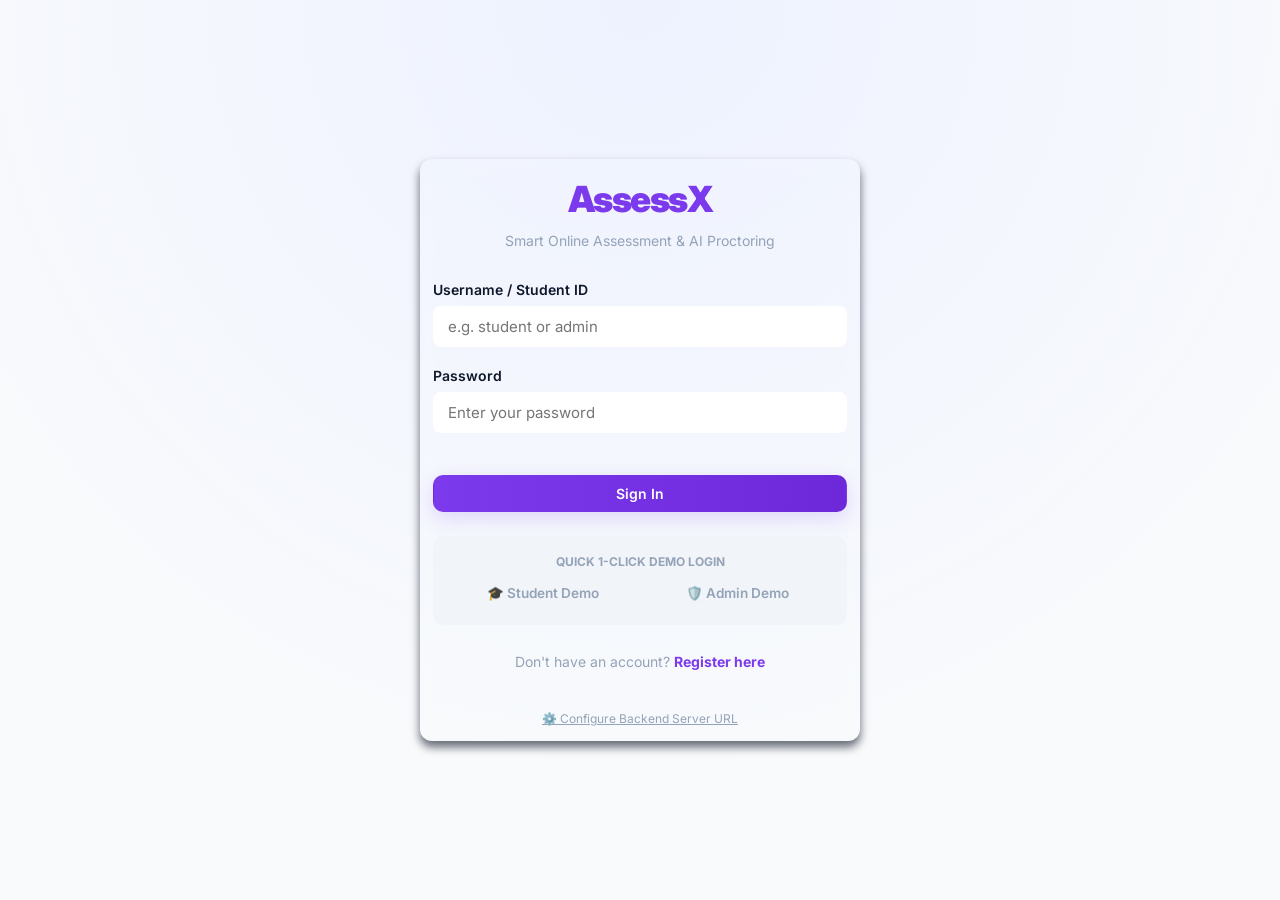
==== commit 18056009: "feat(frontend): add design system and UI utilities; wire into pages" ====
--- a/frontend/index.html
+++ b/frontend/index.html
@@ -6,6 +6,7 @@
     <title>AssessX - Smart Online Assessment & Proctoring System</title>
     <link href="https://fonts.googleapis.com/css2?family=Inter:wght@400;500;600;700;800;900&display=swap" rel="stylesheet">
     <link rel="stylesheet" href="css/style.css">
+    <link rel="stylesheet" href="css/design-system.css">
 </head>
 <body>
     <div class="auth-container">
@@ -65,7 +66,9 @@
         </div>
     </div>
 
-    <script src="js/api.js"></script>
-    <script src="js/auth.js"></script>
+    <script src="js/api.js?v=3"></script>
+    <script src="js/auth.js?v=3"></script>
+    <script src="js/ui-components.js?v=1"></script>
+    <script src="js/ux-enhance.js?v=1"></script>
 </body>
 </html>
--- a/frontend/css/style.css
+++ b/frontend/css/style.css
@@ -774,6 +774,45 @@
     margin-top: 0.5rem;
 }
 
+/* Motion & Micro-interactions */
+@keyframes revealUp {
+    from { opacity: 0; transform: translateY(12px) scale(0.995); }
+    to   { opacity: 1; transform: translateY(0) scale(1); }
+}
+
+@keyframes floatSlow {
+    0% { transform: translateY(0); }
+    50% { transform: translateY(-6px); }
+    100% { transform: translateY(0); }
+}
+
+.reveal-up {
+    animation: revealUp 520ms cubic-bezier(.2,.9,.3,1) both;
+}
+
+.float-subtle { animation: floatSlow 6s ease-in-out infinite; }
+
+/* Button ripple */
+.btn { position: relative; overflow: hidden; }
+.btn .ripple {
+    position: absolute; border-radius: 50%; transform: scale(0); animation: ripple 600ms linear;
+    background: rgba(255,255,255,0.35); pointer-events: none; mix-blend-mode: screen;
+}
+@keyframes ripple {
+    to { transform: scale(4); opacity: 0; }
+}
+
+/* Reveal on-scroll (cards) */
+.reveal-on-scroll { opacity: 0; transform: translateY(10px); transition: opacity 420ms ease, transform 420ms ease; }
+.reveal-on-scroll.is-visible { opacity: 1; transform: translateY(0); }
+
+/* Animated gradient hero for auth page */
+.auth-hero-bg {
+    background: linear-gradient(120deg, rgba(79,70,229,0.06), rgba(56,189,248,0.02));
+    border-radius: 1rem;
+    padding: 0.5rem;
+}
+
 
 /* ========================================================
    Responsive Media Queries: Desktop, Tablet, and Mobile
--- a/frontend/css/design-system.css
+++ b/frontend/css/design-system.css
@@ -0,0 +1,80 @@
+:root{
+  /* Color tokens */
+  --bg-900:#0b1020;
+  --bg-800:#0f1724;
+  --bg-700:#111827;
+  --surface:#0f1724;
+  --elevated:#0b1220;
+  --primary:#7c3aed; /* violet */
+  --primary-glow:rgba(124,58,237,0.18);
+  --secondary:#06b6d4; /* cyan */
+  --success:#16a34a;
+  --warning:#f59e0b;
+  --danger:#ef4444;
+  --text:#e6eef8;
+  --text-muted:#94a3b8;
+  --border:rgba(255,255,255,0.06);
+  --shadow-sm:0 6px 10px rgba(2,6,23,0.6);
+  --shadow-lg:0 20px 40px rgba(2,6,23,0.65);
+  --radius:12px;
+  --radius-sm:8px;
+  --spacing-1:8px;
+  --spacing-2:12px;
+  --transition-fast:200ms cubic-bezier(.2,.9,.2,1);
+  --transition-medium:360ms cubic-bezier(.2,.9,.2,1);
+}
+
+/* Base */
+html,body{height:100%;}
+body{background:linear-gradient(180deg,var(--bg-900),var(--bg-800));color:var(--text);font-family:Inter,system-ui,Segoe UI,Roboto,'Helvetica Neue',Arial;margin:0}
+
+/* Glass card */
+.card{background:linear-gradient(180deg, rgba(255,255,255,0.02), rgba(255,255,255,0.01));backdrop-filter:blur(6px);border:1px solid var(--border);border-radius:var(--radius);box-shadow:var(--shadow-sm);padding:var(--spacing-2)}
+
+/* Buttons */
+.btn{display:inline-flex;align-items:center;justify-content:center;gap:8px;padding:0.55rem 0.9rem;border-radius:10px;border:1px solid transparent;cursor:pointer;transition:transform var(--transition-fast),box-shadow var(--transition-fast),background var(--transition-fast);font-weight:600}
+.btn:active{transform:translateY(1px)}
+.btn-primary{background:linear-gradient(90deg,var(--primary), #6d28d9);color:#fff;box-shadow:0 6px 20px var(--primary-glow);}
+.btn-outline{background:transparent;border:1px solid rgba(255,255,255,0.06);color:var(--text-muted)}
+.btn-sm{padding:0.35rem 0.6rem;font-size:0.85rem}
+.btn-block{width:100%}
+
+/* Badges */
+.badge{display:inline-block;padding:0.25rem 0.6rem;border-radius:999px;font-size:0.75rem;font-weight:700}
+.badge-primary{background:linear-gradient(90deg,var(--primary),#5b21b6);color:white}
+.badge-success{background:var(--success);color:white}
+.badge-danger{background:var(--danger);color:white}
+
+/* Stat cards */
+.stat-card{background:linear-gradient(180deg, rgba(255,255,255,0.02), rgba(255,255,255,0.01));padding:1rem;border-radius:var(--radius);border:1px solid var(--border)}
+.stat-label{font-size:0.8rem;color:var(--text-muted)}
+.stat-val{font-size:1.4rem;font-weight:800}
+
+/* Skeleton */
+.skeleton{background:linear-gradient(90deg,rgba(255,255,255,0.02),rgba(255,255,255,0.06),rgba(255,255,255,0.02));height:1rem;border-radius:6px;animation:shimmer 1.2s linear infinite}
+@keyframes shimmer{0%{background-position:-200px 0}100%{background-position:200px 0}}
+
+/* Small helpers */
+.flex{display:flex}.items-center{align-items:center}.justify-between{justify-content:space-between}.gap-1{gap:8px}.gap-2{gap:12px}.mb-1{margin-bottom:8px}.mb-2{margin-bottom:12px}.mt-1{margin-top:8px}.mb-3{margin-bottom:16px}
+
+/* Timer badge */
+.timer-badge{background:linear-gradient(90deg, rgba(255,255,255,0.02), rgba(255,255,255,0.015));border-radius:999px;padding:0.35rem 0.6rem;border:1px solid var(--border);font-weight:700;color:var(--text-muted)}
+
+/* Modal overlay */
+.modal-overlay{position:fixed;inset:0;display:flex;align-items:center;justify-content:center;background:linear-gradient(180deg,rgba(2,6,23,0.6),rgba(2,6,23,0.75));z-index:2000}
+.modal-content{background:var(--elevated);padding:1.25rem;border-radius:12px;border:1px solid var(--border);box-shadow:var(--shadow-lg)}
+
+/* Proctor rec dot */
+.rec-dot{width:10px;height:10px;border-radius:50%;background:linear-gradient(90deg,#34d399,#10b981);display:inline-block;box-shadow:0 0 8px rgba(16,185,129,0.14)}
+
+/* Small responsive grid helpers */
+.grid{display:grid;gap:12px}.grid-cols-2{grid-template-columns:repeat(2,1fr)}.grid-cols-3{grid-template-columns:repeat(3,1fr)}.grid-cols-4{grid-template-columns:repeat(4,1fr)}
+
+/* Code related panels */
+.code-panel{background:#071022;border-radius:10px;border:1px solid rgba(255,255,255,0.03);padding:0.5rem}
+
+/* Glow focus */
+.focus-glow:focus{box-shadow:0 6px 22px rgba(124,58,237,0.14);outline:none}
+
+/* small screen adjustments */
+@media(max-width:800px){.grid-cols-4{grid-template-columns:repeat(2,1fr)}.grid-cols-3{grid-template-columns:repeat(2,1fr)}}
